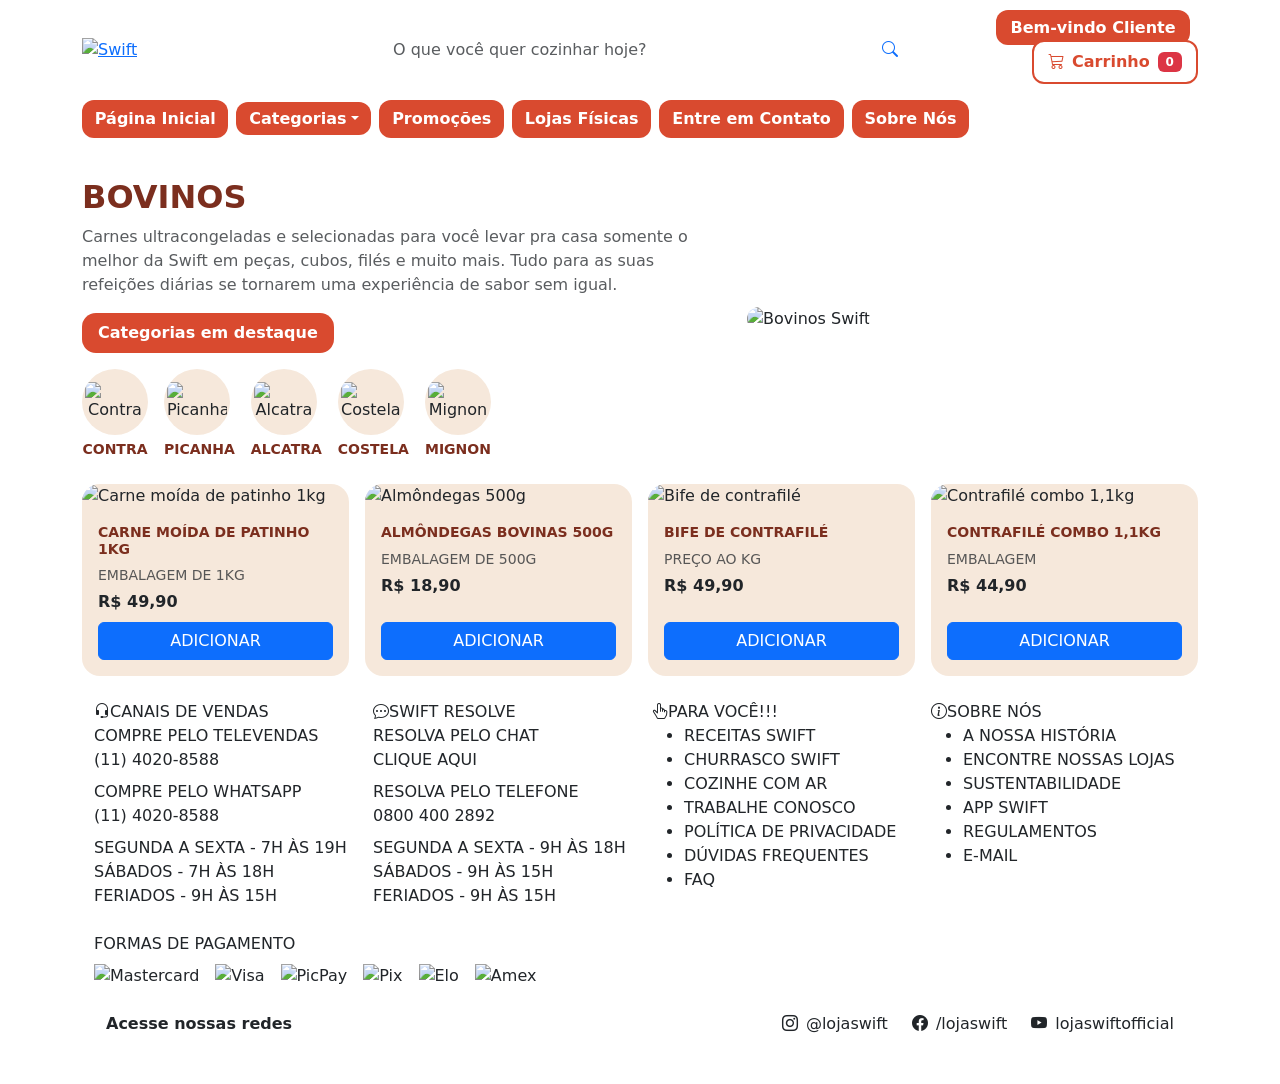
==== bovinos.html @ 391dbbe0 "Adicionando arquivos do projeto" ====
<!DOCTYPE html>
<html lang="pt-BR" data-bs-theme="light">
<head>
  <meta charset="utf-8" />
  <meta name="viewport" content="width=device-width, initial-scale=1" />
  <title>Swift — Bovinos</title>
  <link href="https://cdn.jsdelivr.net/npm/bootstrap@5.3.3/dist/css/bootstrap.min.css" rel="stylesheet">
  <link href="https://cdn.jsdelivr.net/npm/bootstrap-icons@1.11.3/font/bootstrap-icons.css" rel="stylesheet">
  <link rel="stylesheet" href="css/theme.css">
  <style>
    .chip { background:#d94a2f; color:#fff; border-radius:12px; padding:.5rem .9rem; font-weight:600; }
    .chip-outline { background:#fff; color:#d94a2f; border:2px solid #d94a2f; border-radius:12px; padding:.5rem .9rem; font-weight:600; text-decoration:none; }
    .nav-chip{ background:#d94a2f; color:#fff; border-radius:12px; padding:.45rem .8rem; text-decoration:none; font-weight:600; }
    .section-bar{ background:#d94a2f; color:#fff; border-radius:14px; padding:.5rem 1rem; font-weight:800; display:inline-block; }
    .card-tray{ background:#f6e8db; border:0; border-radius:18px; }
    .tray-thumb{ object-fit:cover; border-top-left-radius:18px; border-top-right-radius:18px; }
    .text-brown{ color:#7b2e1e; }
    .fw-black{ font-weight:800; }
    .pill-mini{ width:66px; height:66px; border-radius:50%; background:#f6e8db; display:grid; place-items:center; overflow:hidden; }
    .pill-mini img{ max-width:60px; max-height:60px; }
    
    @media (min-width: 992px){
      .nav-cats.dropdown:hover .dropdown-menu{ display:block; margin-top:.5rem; }
    }
    .dropdown-menu.rounded-16{ border-radius:16px; }
  </style>
</head>
<body class="bg-cream">

<header class="header bg-cream sticky-top">
  <div class="container py-3">
    <div class="row g-3 align-items-center">
      <div class="col-12 col-lg-3 d-flex align-items-center gap-2">
        <a href="index.html"><img src="images/logo_swift.png" class="img-fluid" style="max-height:80px" alt="Swift"></a>
      </div>
      <div class="col-12 col-lg-6">
        <form class="search-bar d-flex align-items-center px-3" role="search" onsubmit="event.preventDefault()">
          <input class="search-input form-control border-0 bg-transparent" type="search" placeholder="O que você quer cozinhar hoje?">
          <button class="search-btn btn btn-link p-0 ms-2" type="submit" aria-label="Buscar"><i class="bi bi-search"></i></button>
        </form>
      </div>
      <div class="col-12 col-lg-3 text-lg-end d-grid d-lg-block gap-2">
        <span class="chip me-2" id="welcomeChip">Bem-vindo</span>
        <a href="cart.html" class="chip-outline d-inline-flex align-items-center gap-2">
          <i class="bi bi-cart3"></i> Carrinho <span class="badge bg-danger" data-cart-count>0</span>
        </a>
      </div>
    </div>

    
    <nav class="d-flex align-items-center gap-2 mt-3">
      <a class="nav-chip" href="index.html">Página Inicial</a>
      <div class="dropdown nav-cats">
        <a class="nav-chip dropdown-toggle" href="#" id="catsMenu" data-bs-toggle="dropdown">Categorias</a>
        <ul class="dropdown-menu rounded-16 shadow border-0 p-2" aria-labelledby="catsMenu">
          <li><a class="dropdown-item fw-bold" href="bovinos.html">Bovina</a></li>
          <li><a class="dropdown-item" href="#">Suína</a></li>
          <li><a class="dropdown-item" href="#">Aves</a></li>
          <li><a class="dropdown-item" href="#">Outros produtos</a></li>
          <li><a class="dropdown-item" href="#">Acessórios</a></li>
        </ul>
      </div>
      <a class="nav-chip" href="#">Promoções</a>
      <a class="nav-chip" href="#">Lojas Físicas</a>
      <a class="nav-chip" href="#">Entre em Contato</a>
      <a class="nav-chip" href="#">Sobre Nós</a>
    </nav>
  </div>
</header>

<main class="container my-4">
  
  <section class="row g-4 align-items-center">
    <div class="col-lg-7">
      <h2 class="fw-black text-brown mb-2">BOVINOS</h2>
      <p class="text-muted">Carnes ultracongeladas e selecionadas para você levar pra casa somente o melhor da Swift em peças, cubos, filés e muito mais. Tudo para as suas refeições diárias se tornarem uma experiência de sabor sem igual.</p>
      <div class="mt-3">
        <span class="section-bar">Categorias em destaque</span>
        <div class="d-flex gap-3 mt-3 flex-wrap">
          <div class="text-center">
            <div class="pill-mini"><img src="images/corta_contra.png" alt="Contra"></div>
            <div class="small mt-1 text-brown fw-semibold">CONTRA</div>
          </div>
          <div class="text-center">
            <div class="pill-mini"><img src="images/picanha.png" alt="Picanha"></div>
            <div class="small mt-1 text-brown fw-semibold">PICANHA</div>
          </div>
          <div class="text-center">
            <div class="pill-mini"><img src="images/alcatra.png" alt="Alcatra"></div>
            <div class="small mt-1 text-brown fw-semibold">ALCATRA</div>
          </div>
          <div class="text-center">
            <div class="pill-mini"><img src="images/costela.png" alt="Costela"></div>
            <div class="small mt-1 text-brown fw-semibold">COSTELA</div>
          </div>
          <div class="text-center">
            <div class="pill-mini"><img src="images/mignon.png" alt="Mignon"></div>
            <div class="small mt-1 text-brown fw-semibold">MIGNON</div>
          </div>
        </div>
      </div>
    </div>
    <div class="col-lg-5">
      <img src="images/bovinos_hero.png" class="img-fluid rounded-4" alt="Bovinos Swift">
    </div>
  </section>

  
  <section class="mt-4">
    <div class="row row-cols-2 row-cols-md-4 g-3">
      
      <div class="col">
        <div class="card card-tray h-100">
          <img class="card-img-top tray-thumb" src="images/moida_patinho.png" alt="Carne moída de patinho 1kg">
          <div class="card-body d-flex flex-column">
            <h6 class="text-brown fw-bold small">CARNE MOÍDA DE PATINHO 1KG</h6>
            <div class="text-muted small mb-1">EMBALAGEM DE 1KG</div>
            <div class="fw-black mb-2">R$ 49,90</div>
            <button class="btn btn-primary mt-auto" data-add="Carne moída patinho 1kg" data-price="49.9">ADICIONAR</button>
          </div>
        </div>
      </div>

      <div class="col">
        <div class="card card-tray h-100">
          <img class="card-img-top tray-thumb" src="images/almond_bovina.png" alt="Almôndegas 500g">
          <div class="card-body d-flex flex-column">
            <h6 class="text-brown fw-bold small">ALMÔNDEGAS BOVINAS 500G</h6>
            <div class="text-muted small mb-1">EMBALAGEM DE 500G</div>
            <div class="fw-black mb-2">R$ 18,90</div>
            <button class="btn btn-primary mt-auto" data-add="Almôndegas bovinas 500g" data-price="18.9">ADICIONAR</button>
          </div>
        </div>
      </div>

      <div class="col">
        <div class="card card-tray h-100">
          <img class="card-img-top tray-thumb" src="images/bife_contrafile.png" alt="Bife de contrafilé">
          <div class="card-body d-flex flex-column">
            <h6 class="text-brown fw-bold small">BIFE DE CONTRAFILÉ</h6>
            <div class="text-muted small mb-1">PREÇO AO KG</div>
            <div class="fw-black mb-2">R$ 49,90</div>
            <button class="btn btn-primary mt-auto" data-add="Bife de contrafilé" data-price="49.9">ADICIONAR</button>
          </div>
        </div>
      </div>

      <div class="col">
        <div class="card card-tray h-100">
          <img class="card-img-top tray-thumb" src="images/contrafile_combo.png" alt="Contrafilé combo 1,1kg">
          <div class="card-body d-flex flex-column">
            <h6 class="text-brown fw-bold small">CONTRAFILÉ COMBO 1,1KG</h6>
            <div class="text-muted small mb-1">EMBALAGEM</div>
            <div class="fw-black mb-2">R$ 44,90</div>
            <button class="btn btn-primary mt-auto" data-add="Contrafilé combo 1,1kg" data-price="44.9">ADICIONAR</button>
          </div>
        </div>
      </div>

      
    </div>
  </section>


<footer class="swift-footer py-4">
  <div class="container">
    <!-- 4 cards -->
    <div class="row g-4">
      <div class="col-12 col-md-3">
        <div class="foot-card">
          <div class="foot-pill"><i class="bi bi-headset"></i><span>CANAIS DE VENDAS</span></div>
          <div class="foot-text">
            <div>COMPRE PELO TELEVENDAS</div>
            <div class="foot-strong">(11) 4020-8588</div>
            <div class="mt-2">COMPRE PELO WHATSAPP</div>
            <div class="foot-strong">(11) 4020-8588</div>
            <div class="foot-small mt-2">SEGUNDA A SEXTA - 7H ÀS 19H<br>SÁBADOS - 7H ÀS 18H<br>FERIADOS - 9H ÀS 15H</div>
          </div>
        </div>      
      </div>

      <div class="col-12 col-md-3">
        <div class="foot-card">
          <div class="foot-pill"><i class="bi bi-chat-dots"></i><span>SWIFT RESOLVE</span></div>
          <div class="foot-text">
            <div>RESOLVA PELO CHAT</div>
            <div class="foot-link">CLIQUE AQUI</div>
            <div class="mt-2">RESOLVA PELO TELEFONE</div>
            <div class="foot-strong">0800 400 2892</div>
            <div class="foot-small mt-2">SEGUNDA A SEXTA - 9H ÀS 18H<br>SÁBADOS - 9H ÀS 15H<br>FERIADOS - 9H ÀS 15H</div>
          </div>
        </div>
      </div>

      <div class="col-12 col-md-3">
        <div class="foot-card">
          <div class="foot-pill"><i class="bi bi-hand-index-thumb"></i><span>PARA VOCÊ!!!</span></div>
          <ul class="foot-list">
            <li>RECEITAS SWIFT</li><li>CHURRASCO SWIFT</li><li>COZINHE COM AR</li><li>TRABALHE CONOSCO</li><li>POLÍTICA DE PRIVACIDADE</li><li>DÚVIDAS FREQUENTES</li><li>FAQ</li>
          </ul>
        </div>
      </div>

      <div class="col-12 col-md-3">
        <div class="foot-card">
          <div class="foot-pill"><i class="bi bi-info-circle"></i><span>SOBRE NÓS</span></div>
          <ul class="foot-list">
            <li>A NOSSA HISTÓRIA</li><li>ENCONTRE NOSSAS LOJAS</li><li>SUSTENTABILIDADE</li><li>APP SWIFT</li><li>REGULAMENTOS</li><li>E-MAIL</li>
          </ul>
        </div>
      </div>
    </div>

<!-- formas de pagamento -->
<section class="my-4 pay-area">
  <span class="foot-badge">FORMAS DE PAGAMENTO</span>
  <div class="pay-logos pay-mini d-flex align-items-center gap-3 mt-2 flex-wrap">
    <img src="images/master.png"  alt="Mastercard" class="pay-logo">
    <img src="images/visa.png"    alt="Visa"       class="pay-logo">
    <img src="images/picpay.png"  alt="PicPay"     class="pay-logo">
    <img src="images/pix.png"     alt="Pix"        class="pay-logo">
    <img src="images/elo.png"     alt="Elo"        class="pay-logo">
    <img src="images/amex.png"    alt="Amex"       class="pay-logo">
  </div>
</section>

  <!-- faixa final -->
  <div class="foot-bar mt-4">
    <div class="container d-flex flex-wrap gap-3 justify-content-between align-items-center">
      <div class="foot-bar-text"><strong>Acesse nossas redes</strong></div>
      <div class="d-flex align-items-center gap-4">
        <span class="d-flex align-items-center gap-2"><i class="bi bi-instagram"></i>@lojaswift</span>
        <span class="d-flex align-items-center gap-2"><i class="bi bi-facebook"></i>/lojaswift</span>
        <span class="d-flex align-items-center gap-2"><i class="bi bi-youtube"></i>lojaswiftofficial</span>
      </div>
    </div>
  </div>
</footer>

<script src="https://cdn.jsdelivr.net/npm/bootstrap@5.3.3/dist/js/bootstrap.bundle.min.js"></script>
<script>
  
  function nameFromEmail(email){ if(!email) return ''; const left=email.split('@')[0]; const p=left.split(/[._-]+/).filter(Boolean); return p.length? (p[0][0].toUpperCase()+p[0].slice(1)) : 'Cliente';}
  function getUser(){ try{return JSON.parse(localStorage.getItem('swift_user')||'null');}catch(e){return null;} }
  function getCart(){ try{return JSON.parse(localStorage.getItem('swift_cart')||'[]');}catch(e){return [];} }
  function setCart(c){ localStorage.setItem('swift_cart', JSON.stringify(c)); renderCartSummary(); }
  function addToCart(item){ const cart=getCart(); const i=cart.findIndex(p=>p.name===item.name); if(i>=0){cart[i].qty+=item.qty;} else {cart.push(item);} setCart(cart); }
  function currencyBRL(v){ return v.toLocaleString('pt-BR',{style:'currency',currency:'BRL'}); }
  function renderCartSummary(){ const cart=getCart(); const count=cart.reduce((s,i)=>s+i.qty,0); const total=cart.reduce((s,i)=>s+i.qty*i.price,0); document.querySelectorAll('[data-cart-count]').forEach(n=>n.textContent=count); const t=document.querySelector('[data-cart-total]'); if(t) t.textContent=currencyBRL(total); }
  (function init(){
    const u=getUser(); const chip=document.getElementById('welcomeChip'); if(chip){ chip.textContent='Bem-vindo '+(u?.name||nameFromEmail(u?.email)||'Cliente'); }
    renderCartSummary();
  })();
  document.addEventListener('click', e=>{
    const btn=e.target.closest('button[data-add]'); if(!btn) return;
    addToCart({ name: btn.getAttribute('data-add'), price: parseFloat(btn.getAttribute('data-price')||'0'), qty:1 });
    btn.classList.add('btn-success'); btn.textContent='ADICIONADO ✓';
    setTimeout(()=>{ btn.classList.remove('btn-success'); btn.textContent='ADICIONAR'; }, 900);
  });
</script>
</body>
</html>
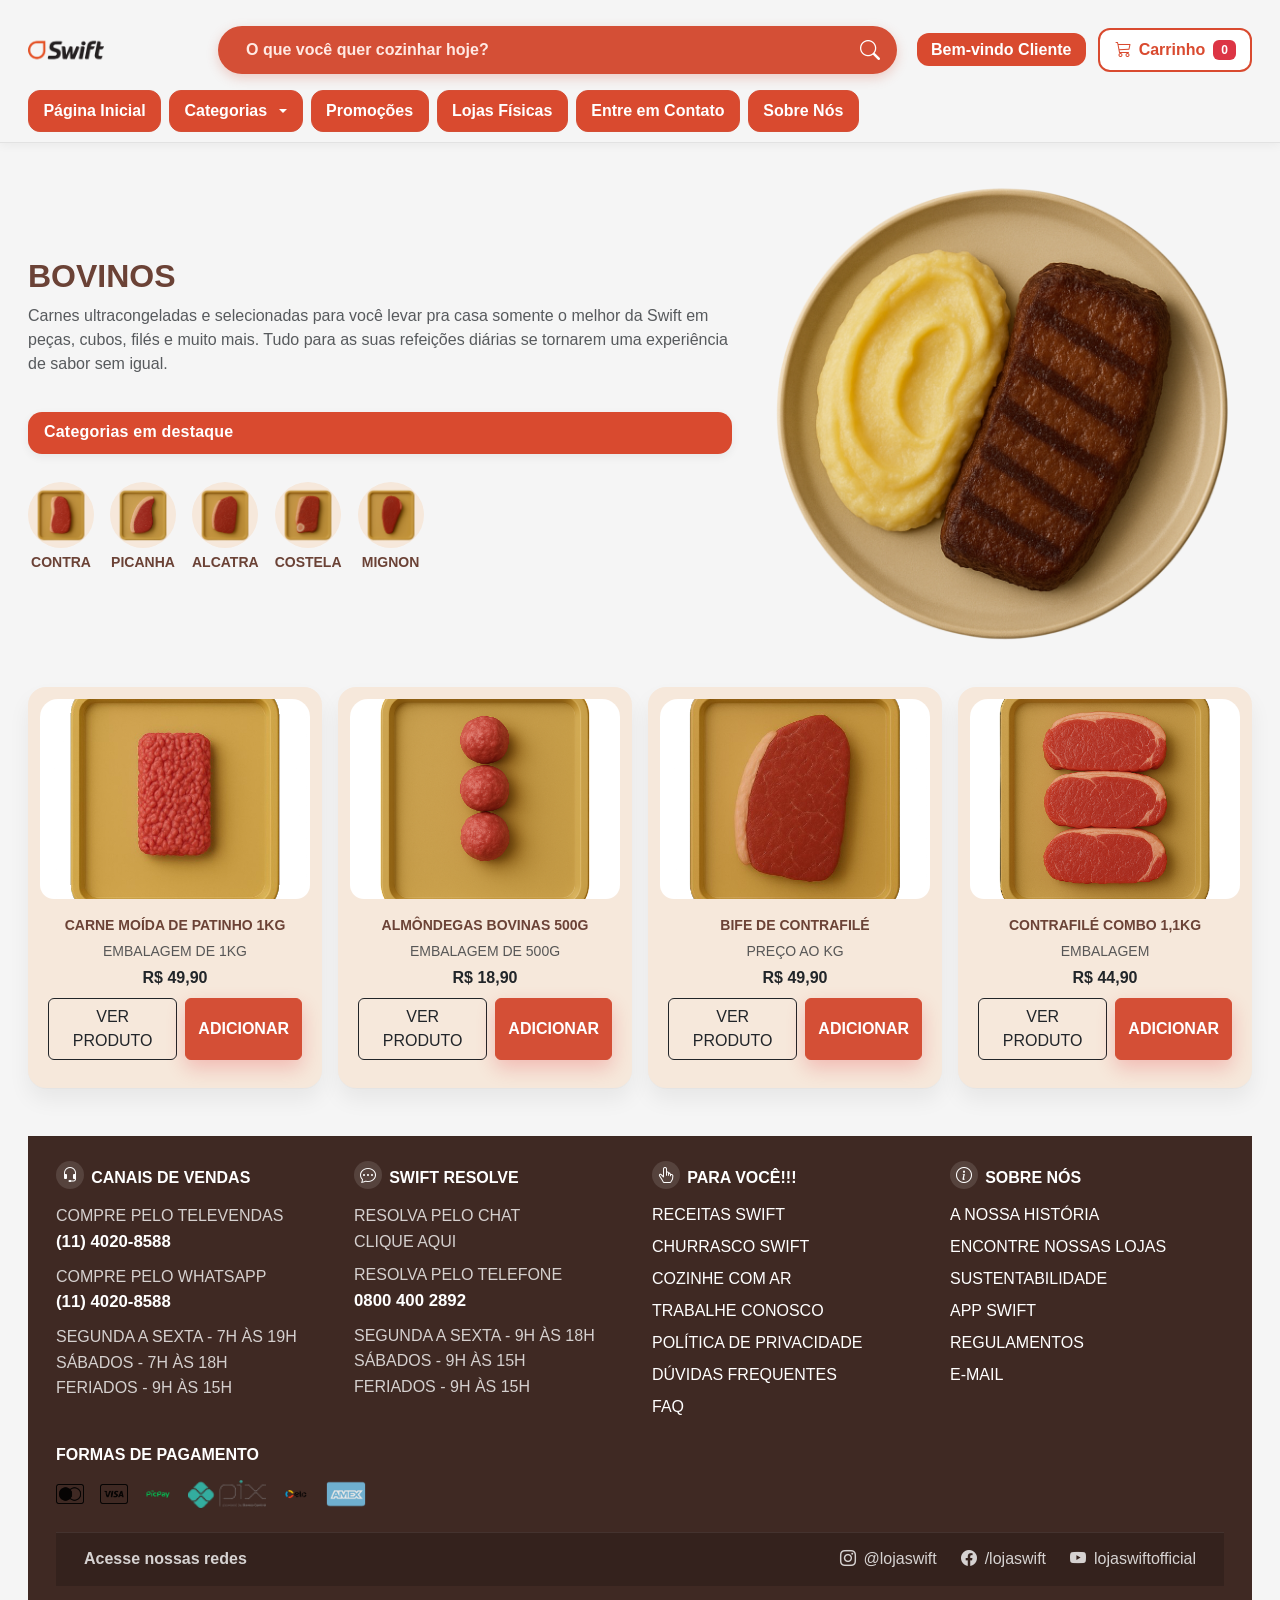
==== commit 667964e8: "feat: adiciona pagina padrao de produtos" ====
--- a/bovinos.html
+++ b/bovinos.html
@@ -116,7 +116,12 @@
             <h6 class="text-brown fw-bold small">CARNE MOÍDA DE PATINHO 1KG</h6>
             <div class="text-muted small mb-1">EMBALAGEM DE 1KG</div>
             <div class="fw-black mb-2">R$ 49,90</div>
-            <button class="btn btn-primary mt-auto" data-add="Carne moída patinho 1kg" data-price="49.9">ADICIONAR</button>
+            <div class="d-flex gap-2 mt-auto">
+              <a href="produto.html?id=patinho" class="btn btn-outline-dark flex-fill"> VER PRODUTO </a>
+              <button class="btn btn-primary flex-fill" data-add="Carne moída patinho 1kg" data-price="49.9">
+                ADICIONAR
+              </button>
+          </div>
           </div>
         </div>
       </div>
@@ -128,7 +133,12 @@
             <h6 class="text-brown fw-bold small">ALMÔNDEGAS BOVINAS 500G</h6>
             <div class="text-muted small mb-1">EMBALAGEM DE 500G</div>
             <div class="fw-black mb-2">R$ 18,90</div>
-            <button class="btn btn-primary mt-auto" data-add="Almôndegas bovinas 500g" data-price="18.9">ADICIONAR</button>
+            <div class="d-flex gap-2 mt-auto">
+              <a href="produto.html?id=almondegas" class="btn btn-outline-dark flex-fill"> VER PRODUTO </a>
+              <button class="btn btn-primary flex-fill" data-add="Almôndegas bovinas 500g" data-price="18.9">
+                ADICIONAR
+              </button>
+            </div>
           </div>
         </div>
       </div>
@@ -140,7 +150,12 @@
             <h6 class="text-brown fw-bold small">BIFE DE CONTRAFILÉ</h6>
             <div class="text-muted small mb-1">PREÇO AO KG</div>
             <div class="fw-black mb-2">R$ 49,90</div>
-            <button class="btn btn-primary mt-auto" data-add="Bife de contrafilé" data-price="49.9">ADICIONAR</button>
+            <div class="d-flex gap-2 mt-auto">
+              <a href="produto.html?id=bife-contrafile" class="btn btn-outline-dark flex-fill"> VER PRODUTO</a>
+              <button class="btn btn-primary flex-fill" data-add="Bife de contrafilé" data-price="49.9">
+                ADICIONAR
+              </button>
+            </div>
           </div>
         </div>
       </div>
@@ -152,12 +167,16 @@
             <h6 class="text-brown fw-bold small">CONTRAFILÉ COMBO 1,1KG</h6>
             <div class="text-muted small mb-1">EMBALAGEM</div>
             <div class="fw-black mb-2">R$ 44,90</div>
-            <button class="btn btn-primary mt-auto" data-add="Contrafilé combo 1,1kg" data-price="44.9">ADICIONAR</button>
-          </div>
-        </div>
-      </div>
-
-      
+            <div class="d-flex gap-2 mt-auto">
+              <a href="produto.html?id=contrafile-combo" class="btn btn-outline-dark flex-fill"> VER PRODUTO </a>
+              <button class="btn btn-primary flex-fill" data-add="Contrafilé combo 1,1kg" data-price="44.9">
+                ADICIONAR
+              </button>
+            </div>
+          </div>
+        </div>
+      </div>
+  
     </div>
   </section>
 
--- a/css/theme.css
+++ b/css/theme.css
@@ -0,0 +1,988 @@
+/* =========================
+   THEME.CSS — versão completa (combinada para index e login, com carrinho corrigido)
+   ========================= */
+
+   :root{
+    --page:#f5f5f5;
+    --swift-red:#d44f36;
+    --swift-red-700:#d44f36;
+    --chip:#d44f36;
+    --chip-700:#bb3e29;
+    --brown:#6b4236;
+    --tile:#e8d9cd;
+    --tile-weak:#f0e6dc;
+    --thumb-h:200px;
+    --foot-minh:270px;
+  
+    /* Cardápios (tamanho do ícone do dia) */
+    --day-size:128px;
+  }
+  
+  html,body{height:100%}
+  html{scroll-behavior:smooth;
+  scroll-padding-top:120px;
+  }
+  body{
+    background:var(--page);
+    color:#1b1b1b;
+    font-family:'Lato', sans-serif;
+  }
+  
+  .fw-black{font-weight:900}
+  .text-brown{color:var(--brown)!important}
+  
+  .header{
+  background:var(--page);
+  position:relative;
+  z-index:1030;
+  border-bottom:1px solid rgba(0,0,0,.08);
+  box-shadow:0 2px 10px rgba(0,0,0,.04);
+  }
+  
+  /* ===== Busca (estilos da index original) ===== */
+  .search-bar{
+    height:52px;border-radius:28px;background:var(--chip);color:#fff;
+    box-shadow:0 4px 12px rgba(212,79,54,.25);
+  }
+  .search-input{color:#fff!important;font-weight:600}
+  .search-input::placeholder{color:#ffe9e3;opacity:1}
+  .search-btn{color:#fff!important;font-size:1.25rem}
+  
+  /* ===== Chips de navegação (estilos da index original) ===== */
+  .nav-chips{gap:.6rem}
+  .nav-chip{
+  display:inline-flex;
+  align-items:center;
+  gap:.5rem;
+  padding:.55rem 1rem;
+  border-radius:12px;
+  background:var(--chip);
+  color:#fff;
+  text-decoration:none;
+  font-weight:700;
+  border:1px solid var(--chip);
+  transition:
+    transform .2s ease,
+    background-color .2s ease,
+    box-shadow .2s ease;
+}
+
+.nav-chip:hover{
+  color:#fff;
+  background:var(--chip-700);
+  border-color:var(--chip-700);
+  transform:translateY(-2px);
+  box-shadow:0 6px 14px rgba(0,0,0,.12);
+}
+
+.nav-chip:active{
+  transform:translateY(0);
+}
+  
+  /* ===== Botões (base da index, com override para auth abaixo) ===== */
+  .btn-primary{
+    background:var(--swift-red)!important;
+    border-color:var(--swift-red)!important;
+    font-weight:700;
+    box-shadow:0 8px 20px rgba(227,6,19,.2);
+  }
+  .btn-primary:hover{
+    background:var(--swift-red-700)!important;
+    border-color:var(--swift-red-700)!important;
+  }
+  .btn-light{background:#fff;border-color:#fff;font-weight:700}
+  
+  /* Botão “chip” (base global, do segundo arquivo - útil para index) */
+  .btn-chip{
+    background:var(--chip);color:#fff;border:0;border-radius:999px;
+    padding:.55rem 1.1rem;font-weight:800;display:inline-flex;align-items:center;justify-content:center;
+    text-decoration:none;box-shadow:0 8px 20px rgba(212,79,54,.25);
+  }
+  .btn-chip:hover{filter:brightness(.95);color:#fff}
+  .btn{
+  transition:
+    transform .2s ease,
+    box-shadow .2s ease,
+    background-color .2s ease;
+  }
+
+  .btn:hover{
+  transform:translateY(-1px);
+  } 
+
+  .btn:active{
+  transform:translateY(0);
+  }
+
+  /* ===== Banner (estilos da index original) ===== */
+  .banner{margin-top:.75rem}
+  .banner img{
+    width:100%;
+    max-height:320px;
+    object-fit:cover;
+    object-position:center;
+    border-radius:18px
+  }
+  /* =========================================================
+   BOTÃO DO BANNER
+   ========================================================= */
+
+  .banner > .btn{
+    padding:.7rem 1.1rem;
+    border-radius:10px !important;
+    box-shadow:0 5px 14px rgba(0,0,0,.15);
+    transition:
+      transform .2s ease,
+      box-shadow .2s ease;
+  }
+
+  .banner > .btn:hover{
+    transform:translateY(-2px);
+    box-shadow:0 8px 18px rgba(0,0,0,.20);
+  }
+  
+  /* ===== Selos (estilos da index original) ===== */
+  .selos{margin-top:1.25rem}
+
+  .pill{
+    display:grid;
+    place-items:center;
+    background:var(--tile);
+    box-shadow:inset 0 0 0 10px var(--tile-weak), 0 6px 18px rgba(0,0,0,.06);
+  }
+  
+  /* ===== Cards comuns (estilos da index original) ===== */
+  .card-tray{
+    background:var(--tile);border:0;border-radius:24px;padding:.75rem;
+    text-align:center;transition:transform .2s ease, box-shadow .2s ease;
+    box-shadow:0 1px 0 rgba(0,0,0,.02), 0 12px 22px rgba(0,0,0,.06);
+  }
+  .card-tray:hover{transform:translateY(-2px);box-shadow:0 16px 28px rgba(0,0,0,.08)}
+  .tray-thumb{
+    width:100%;height:var(--thumb-h);object-fit:cover;object-position:center;
+    background:#fff;border-radius:14px;margin-bottom:.6rem;
+  }
+  .card-body{padding:.5rem .5rem 1rem}
+  
+  /* ===== Rodapé simples (base da index original) ===== */
+  footer{background:transparent;border-top:1px solid rgba(0,0,0,.06);padding:1.25rem 0;text-align:center}
+  
+  /* =========================================================
+   RODAPÉ PROFISSIONAL
+   ========================================================= */
+
+  .swift-footer{
+    width:100%;
+    margin-top:3rem;
+    background:#3f2923;
+    color:#fff;
+    padding:0;
+  }
+  
+  .swift-footer .container{
+    width:calc(100% - 32px);
+    max-width:1760px;
+    margin-left:auto;
+    margin-right:auto;
+  }
+
+  .swift-footer .row.g-4{
+    align-items:flex-start;
+  }
+  .swift-footer .row.g-4 > [class*="col-"]{
+    display:block;
+  }
+
+  /* Colunas do rodapé */
+  .swift-footer .foot-card{
+    display:block;
+    height:auto;
+    min-height:0;
+    background:transparent;
+    color:#fff;
+    border-radius:0;
+    padding:0;
+    box-shadow:none;
+  }
+
+  /* Títulos */
+  .swift-footer .foot-pill{
+    display:block;
+    background:transparent;
+    color:#fff;
+    border-radius:0;
+    padding:0;
+    margin:0 0 .8rem;
+    font-weight:800;
+    font-size:1rem;
+    text-align:left;
+  }
+
+  /* Ícones dos títulos */
+  .swift-footer .foot-pill i{
+    display:inline-grid;
+    place-items:center;
+    width:28px;
+    height:28px;
+    margin-right:.45rem;
+    background:rgba(255,255,255,.12);
+    color:#fff;
+    border-radius:50%;
+  }
+
+  /* Textos */
+  .swift-footer .foot-text{
+    line-height:1.6;
+    text-align:left;
+    color:rgba(255,255,255,.78);
+  }
+
+  /* Destaques */
+  .swift-footer .foot-strong{
+    font-weight:800;
+    font-size:1.05rem;
+    color:#fff;
+  }
+
+  /* Links */
+  .swift-footer .foot-list{
+    list-style:none;
+    margin:0;
+    padding:0;
+    display:flex;
+    flex-direction:column;
+    gap:.5rem;
+    text-align:left;
+  }
+  .swift-footer .foot-list a{
+    color:rgba(255,255,255,.78);
+    text-decoration:none;
+    transition:
+      color .2s ease,
+      padding-left .2s ease;
+  }
+  .swift-footer .foot-list a:hover{
+    color:#fff;
+    padding-left:4px;
+  }
+
+  /* Área de pagamentos */
+  .swift-footer .pay-area{
+    text-align:left;
+  }
+
+  .swift-footer .pay-area .foot-badge{
+    display:block;
+    background:transparent;
+    color:#fff;
+    font-weight:800;
+    border-radius:0;
+    padding:0;
+    margin:0 0 .8rem;
+  }
+
+  .swift-footer .pay-area .pay-logos{
+    display:flex;
+    align-items:center;
+    gap:10px;
+    flex-wrap:wrap;
+    justify-content:flex-start;
+  }
+
+  .swift-footer .pay-logos img{
+    height:28px;
+    width:auto;
+    opacity:.9;
+    transition:opacity .2s ease, transform .2s ease;
+  }
+
+  .swift-footer .pay-logos img:hover{
+    opacity:1;
+    transform:translateY(-2px);
+  }
+
+  /* Barra inferior */
+  .swift-footer .foot-bar{
+    background:rgba(0,0,0,.18);
+    color:rgba(255,255,255,.8);
+    padding:.9rem 0;
+    margin-top:2.5rem;
+    border-top:1px solid rgba(255,255,255,.08);
+  }
+
+  /* =========================================================
+     PÁGINA “MONTE SEU CARDÁPIO” (ajustes específicos, adicionado de volta do segundo arquivo - para index se aplicável)
+     ========================================================= */
+  .left-stack{display:flex;flex-direction:column;gap:1rem;align-items:flex-start}
+  
+  .day-thumb{
+    width:var(--day-size);height:var(--day-size);flex:0 0 var(--day-size);
+    object-fit:contain;border-radius:16px;
+    box-shadow:inset 0 0 0 8px var(--tile-weak), 0 8px 18px rgba(0,0,0,.06);
+  }
+  .panel-soft img.day-thumb{width:var(--day-size)!important;height:var(--day-size)!important;max-width:none}
+  @media (max-width:992px){.day-thumb{width:96px;height:96px}}
+  
+  .panel-soft{
+    background:var(--tile);border-radius:18px;padding:1.15rem 1.25rem;box-shadow:0 6px 18px rgba(0,0,0,.06);
+    display:flex;flex-direction:column;
+  }
+  .panel-soft .head{white-space:nowrap;font-size:1.05rem}
+  .panel-soft .d-flex.gap-3{gap:1.25rem !important}
+  
+  section .row.row-cols-1.row-cols-md-2.g-4 > .col{display:flex}
+  section .row.row-cols-1.row-cols-md-2.g-4 > .col > .panel-soft{flex:1}
+  
+  .panel-soft > .d-flex:last-of-type{margin-top:auto;align-items:center}
+  .panel-soft > .d-flex:last-of-type .btn{margin-bottom:0 !important}
+  
+  .sidebar-action .btn{display:block;width:100%}
+  .sidebar-action .btn + .btn{margin-top:1rem}
+  
+  aside .badge.bg-deep{margin-bottom:.75rem}
+  
+  @media (min-width:992px){
+    main .row.g-4 > aside.col-lg-4{flex:0 0 27%;max-width:27%}
+    main .row.g-4 > section.col-lg-8{flex:0 0 73%;max-width:73%}
+    aside .sidebar-action{margin-top:-1.45rem !important}
+  }
+  
+  /* =========================================================
+     Estilos de Autenticação e Cadastro (do arquivo original - login funcionando)
+     ========================================================= */
+  .auth-hero{
+    min-height:100vh;
+    background:url("../images/fundo1.png") center/cover no-repeat fixed;
+    display:grid;place-items:center;position:relative;
+  }
+  .auth-overlay{
+    position:absolute;inset:0;
+    background:linear-gradient(180deg,rgba(0,0,0,.08),rgba(0,0,0,.25));
+  }
+  .auth-card{
+    width:min(480px,92vw);
+    background:rgba(255,255,255,.82);
+    backdrop-filter:blur(10px);
+    border:1px solid rgba(0,0,0,.06);
+    border-radius:16px;padding:1.25rem;
+    box-shadow:0 12px 28px rgba(0,0,0,.12);
+  }
+  .auth-input{
+    height:48px;border-radius:24px;
+    background:#f7f1eb;border:1px solid #eadfd6;font-weight:600;
+  }
+  .auth-input:focus{
+    border-color:#d44f36;
+    box-shadow:0 0 0 .2rem rgba(212,79,54,.15);
+  }
+  /* Override específico para auth (mantém o que estava bom no login) */
+  .auth-hero .btn-primary,
+  body.cadastro .btn-primary{
+    background: rgba(227,6,19,0.5) !important;
+    border: none !important;
+    font-weight:700;
+    box-shadow: 0 4px 12px rgba(227,6,19,.25);
+  }
+  .auth-hero .btn-primary:hover,
+  body.cadastro .btn-primary:hover{
+    background: rgba(227,6,19,0.8) !important;
+  }
+  
+  /* Esconder elementos da navbar APENAS em auth/login/cadastro (corrigido para não afetar index) */
+  .auth-hero .navbar .ms-auto.small,
+  .auth-hero .ms-auto.small.d-none.d-lg-block,
+  body.cadastro .navbar .ms-auto.small,
+  body.cadastro .ms-auto.small.d-none.d-lg-block {
+    display: none !important;
+  }
+  
+  body.cadastro{ margin:0; padding:0; min-height:100vh; }
+  body.cadastro .header{
+    position:absolute; top:0; left:0;
+    background:transparent !important; border:none !important; box-shadow:none !important;
+  }
+  body.cadastro footer{ display:none; }
+  
+  body.cadastro .cadastro-hero{
+    min-height:100vh;
+    background:url("../images/fundo2.png") center/cover no-repeat fixed;
+    display:grid; place-items:center; position:relative;
+  }
+  
+  body.cadastro .cadastro-overlay{
+    position:absolute; inset:0; z-index:1; pointer-events:none;
+    background:linear-gradient(180deg, rgba(0,0,0,.05), rgba(0,0,0,.25));
+  }
+  
+  body.cadastro .auth-card{
+    position:relative; z-index:2;
+    width:min(600px,92vw);
+    background:rgba(255,255,255,.85);
+    backdrop-filter:blur(12px);
+    border-radius:18px; padding:1.5rem;
+    box-shadow:0 12px 28px rgba(0,0,0,.15);
+  }
+  
+  body.cadastro .auth-input{
+    height:48px; border-radius:24px; background:#f7f1eb;
+    border:1px solid #eadfd6; font-weight:600;
+  }
+  body.cadastro .auth-input:focus{
+    border-color:#d44f36; box-shadow:0 0 0 .2rem rgba(212,79,54,.15);
+  }
+  
+  body.cadastro .nav-pills .nav-link{
+    border-radius:20px; font-weight:600;
+    color:var(--brown); background:var(--tile-weak);
+  }
+  body.cadastro .nav-pills .nav-link.active{
+    background:var(--swift-red) !important; color:#fff !important;
+  }
+  
+
+  /* Pill "Bem-vindo, Nome" */
+.welcome-pill{
+  background:#db4f33;        /* laranja Swift */
+  color:#fff;
+  border-radius:20px;
+  padding:8px 14px;
+  font-weight:700;
+  line-height:1;
+  white-space:nowrap;
+}
+
+/* Botão de carrinho grande */
+.cart-cta{
+  background:#fff;
+  border:2px solid #db4f33;
+  color:#db4f33;
+  border-radius:16px;
+  padding:8px 12px;
+}
+.cart-cta:hover{
+  background:#ffe9e4;
+  color:#b93f28;
+  border-color:#b93f28;
+}
+
+/* Badge do contador dentro do botão */
+.cart-badge{
+  background:#c83b3b;
+  color:#fff;
+  border-radius:12px;
+  padding:2px 8px;
+  font-weight:700;
+}
+
+/* ===== Botão voltar ao topo ===== */
+
+.back-to-top{
+  position:fixed;
+  right:24px;
+  bottom:24px;
+  width:46px;
+  height:46px;
+  border:0;
+  border-radius:50%;
+  background:var(--swift-red);
+  color:#fff;
+  display:grid;
+  place-items:center;
+  font-size:1.1rem;
+  cursor:pointer;
+  opacity:0;
+  visibility:hidden;
+  transform:translateY(10px);
+  transition:
+    opacity .25s ease,
+    visibility .25s ease,
+    transform .25s ease,
+    background-color .2s ease;
+  box-shadow:0 8px 20px rgba(0,0,0,.18);
+  z-index:1020;
+}
+
+.back-to-top:hover{
+  background:var(--chip-700);
+  transform:translateY(-2px);
+}
+
+.back-to-top.show{
+  opacity:1;
+  visibility:visible;
+  transform:translateY(0);
+}
+
+@media (max-width:576px){
+  .back-to-top{
+    right:16px;
+    bottom:16px;
+    width:42px;
+    height:42px;
+  }
+}
+
+/* =========================================================
+   HEADER + LAYOUT — VISUAL MAIS COMPACTO
+   ========================================================= */
+
+/* Header fixo */
+.header{
+  position:sticky !important;
+  top:0;
+  z-index:1030;
+  background:var(--page);
+  border-bottom:1px solid rgba(0,0,0,.08);
+  box-shadow:0 2px 10px rgba(0,0,0,.05);
+}
+
+/* Aproveita melhor a largura da tela */
+.header > .container,
+main.container{
+  width:calc(100% - 32px);
+  max-width:1760px;
+}
+
+/* Header mais compacto */
+.header > .container{
+  padding-top:10px !important;
+  padding-bottom:10px !important;
+}
+
+/* Primeira linha do header */
+.header > .container > .row:first-child{
+  display:grid;
+  grid-template-columns:170px minmax(400px,1fr) auto;
+  align-items:center;
+  gap:20px;
+  margin:0;
+}
+
+/* Corrige as colunas Bootstrap usadas no header */
+.header > .container > .row:first-child > [class*="col-"]{
+  width:auto;
+  max-width:none;
+  padding:0;
+}
+
+/* Logo */
+.header > .container > .row:first-child > div:first-child{
+  min-width:0;
+}
+
+.header > .container > .row:first-child > div:first-child img{
+  max-height:42px !important;
+  width:auto;
+}
+
+/* Busca */
+.header .search-bar{
+  width:100%;
+  height:48px;
+}
+
+/* Área de conta/carrinho */
+#userActions{
+  min-width:0;
+}
+
+#userActions > .d-flex{
+  flex-wrap:nowrap !important;
+  justify-content:flex-end;
+  align-items:center;
+  gap:8px !important;
+  white-space:nowrap;
+}
+
+/* Evita que os botões fiquem gigantes */
+#userActions .btn{
+  white-space:nowrap;
+  padding:.55rem .85rem;
+}
+
+/* Carrinho */
+#userActions .cart-cta{
+  flex-shrink:0;
+}
+
+/* Saudação */
+#userActions .welcome-pill{
+  flex-shrink:0;
+}
+
+/* Menu */
+.header .nav-chips{
+  margin-top:10px !important;
+  padding-bottom:2px;
+  flex-wrap:nowrap;
+  overflow-x:visible;
+  scrollbar-width:none;
+  justify-content:center;
+}
+
+.header .nav-chips::-webkit-scrollbar{
+  display:none;
+}
+
+.header .nav-chip{
+  flex-shrink:0;
+  padding:.5rem .9rem;
+}
+
+/* =========================================================
+   CONTEÚDO MAIS LARGO
+   ========================================================= */
+
+main.container{
+  margin-left:auto !important;
+  margin-right:auto !important;
+}
+
+/* Banner aproveita melhor o espaço */
+.banner{
+  margin-top:.75rem;
+}
+
+.banner img{
+  width:100%;
+}
+
+/* =========================================================
+   TELAS MÉDIAS
+   ========================================================= */
+
+@media (max-width:1200px){
+
+  .header > .container,
+  main.container{
+    width:calc(100% - 32px);
+  }
+
+  .header > .container > .row:first-child{
+    grid-template-columns:140px minmax(300px,1fr) auto;
+    gap:14px;
+  }
+
+  #userActions .btn{
+    padding:.5rem .7rem;
+    font-size:.9rem;
+  }
+
+}
+
+/* =========================================================
+   CELULAR / TABLET
+   ========================================================= */
+
+@media (max-width:992px){
+
+  .header > .container{
+    padding-top:10px !important;
+    padding-bottom:10px !important;
+  }
+
+  .header > .container > .row:first-child{
+    display:flex;
+    flex-wrap:wrap;
+    gap:10px;
+  }
+
+  .header > .container > .row:first-child > div:first-child{
+    width:auto;
+    flex:0 0 auto;
+  }
+
+  .header > .container > .row:first-child > div:nth-child(2){
+    width:100%;
+    order:3;
+  }
+
+  #userActions{
+    margin-left:auto;
+    width:auto;
+    flex:0 0 auto;
+  }
+
+  #userActions > .d-flex{
+    flex-wrap:wrap !important;
+  }
+
+  .header .nav-chips{
+    overflow-x:auto;
+  }
+}
+
+/* =========================================================
+   BENEFÍCIOS / SELOS
+   ========================================================= */
+
+.selos{
+  display:flex;
+  flex-wrap:nowrap;
+  justify-content:center;
+  align-items:flex-start;
+  gap:24px;
+  width:100%;
+}
+
+.selos > .col{
+  flex:0 0 120px;
+  width:120px;
+  max-width:120px;
+  padding-left:0;
+  padding-right:0;
+}
+
+.selos .pill{
+  width:120px;
+  height:120px;
+  border-radius: 60px;
+  flex-shrink:0;
+  margin-inline:auto;
+  transition:transform .2s ease, box-shadow .2s ease;
+}
+
+.selos .pill img{
+  width: 60px;
+  height: 60px;
+}
+
+.selos .pill:hover{
+  transform:translateY(-4px);
+  box-shadow:
+    inset 0 0 10px var(--tile-weak),
+    0 8px 20px rgba(0,0,0,.10);
+}
+
+@media (max-width:992px){
+
+  .selos{
+    gap:16px;
+  }
+
+  .selos > .col{
+    flex:0 0 96px;
+    width:96px;
+    max-width:96px;
+  }
+
+  .selos .pill{
+    width: 96px;
+    height: 96px;
+    border-radius: 48px;
+  }
+
+  .selos .pill img{
+    width:48px;
+    height:48px;
+  }
+}
+
+@media (max-width:576px){
+
+  .selos{
+    flex-wrap:wrap;
+    gap:18px 12px;
+  }
+
+}
+
+/* =========================================================
+   OFERTAS DO DIA — ACABAMENTO DOS CARDS
+   ========================================================= */
+
+.ofertas .row{
+  align-items:stretch;
+}
+
+.ofertas .card-tray{
+  border:1px solid rgba(0,0,0,.07);
+  border-radius:16px;
+  overflow:hidden;
+  background:#fff;
+  box-shadow:0 4px 14px rgba(0,0,0,.05);
+  transition:
+    transform .2s ease,
+    box-shadow .2s ease;
+}
+
+.ofertas .card-tray:hover{
+  transform:translateY(-4px);
+  box-shadow:0 10px 24px rgba(0,0,0,.10);
+}
+
+.ofertas .tray-thumb{
+  height:190px;
+  object-fit:cover;
+  background:#f3eee9;
+}
+
+.ofertas .card-body{
+  padding:1rem;
+}
+
+.ofertas .card-body h6{
+  line-height:1.35;
+  min-height:2.7em;
+}
+
+.ofertas .card-body .fw-black{
+  font-size:1.15rem;
+  color:#1b1b1b;
+}
+
+.ofertas .card-body .btn{
+  width:100%;
+  border-radius:10px;
+  font-weight:700;
+  padding:.65rem .8rem;
+  transition:
+    transform .15s ease,
+    box-shadow .15s ease;
+}
+
+.ofertas .card-body .btn:hover{
+  transform:translateY(-1px);
+  box-shadow:0 5px 12px rgba(0,0,0,.12);
+}
+
+/* Telas menores */
+@media (max-width:768px){
+
+  .ofertas .tray-thumb{
+    height:160px;
+  }
+
+  .ofertas .card-body{
+    padding:.8rem;
+  }
+
+  .ofertas .card-body h6{
+    font-size:.75rem;
+  }
+
+  .ofertas .card-body .fw-black{
+    font-size:1rem;
+  }
+
+}
+
+
+/* =========================================================
+   CARDÁPIO + AR — ACABAMENTO
+   ========================================================= */
+
+main > section.mt-4 > .row > .col-lg-4 .card-tray{
+  border:1px solid rgba(0,0,0,.07);
+  border-radius:16px;
+  overflow:hidden;
+  background:#fff;
+  box-shadow:0 4px 14px rgba(0,0,0,.05);
+  transition:
+    transform .2s ease,
+    box-shadow .2s ease;
+}
+
+main > section.mt-4 > .row > .col-lg-4 .card-tray:hover{
+  transform:translateY(-4px);
+  box-shadow:0 10px 24px rgba(0,0,0,.10);
+}
+
+main > section.mt-4 > .row > .col-lg-4 .tray-thumb{
+  height:220px;
+  object-fit:cover;
+}
+
+main > section.mt-4 > .row > .col-lg-4 .card-body{
+  padding:1rem;
+}
+
+main > section.mt-4 > .row > .col-lg-4 .card-body h6{
+  line-height:1.4;
+  min-height:2.8em;
+}
+
+main > section.mt-4 > .row > .col-lg-4 .card-body .btn{
+  border-radius:10px;
+  font-weight:700;
+}
+
+
+/* =========================================================
+   KIT CHURRASCO — ACABAMENTO
+   ========================================================= */
+
+main > section.mt-4 > .row > .col-lg-8 .card-tray{
+  border:1px solid rgba(0,0,0,.07);
+  border-radius:16px;
+  overflow:hidden;
+  background:#fff;
+  box-shadow:0 4px 14px rgba(0,0,0,.05);
+  transition:
+    transform .2s ease,
+    box-shadow .2s ease;
+}
+
+main > section.mt-4 > .row > .col-lg-8 .card-tray:hover{
+  transform:translateY(-4px);
+  box-shadow:0 10px 24px rgba(0,0,0,.10);
+}
+
+main > section.mt-4 > .row > .col-lg-8 .tray-thumb{
+  height:175px;
+  object-fit:cover;
+}
+
+main > section.mt-4 > .row > .col-lg-8 .card-body{
+  padding:.9rem;
+}
+
+main > section.mt-4 > .row > .col-lg-8 .card-body h6{
+  line-height:1.35;
+  min-height:2.7em;
+}
+
+main > section.mt-4 > .row > .col-lg-8 .card-body .btn{
+  border-radius:10px;
+  font-weight:700;
+}
+
+/* =========================================================
+   TÍTULOS DAS SEÇÕES
+   ========================================================= */
+   /* =========================================================
+   TÍTULOS DAS SEÇÕES
+   ========================================================= */
+
+  .section-bar{
+    display:flex;
+    align-items:center;
+    width:100%;
+    min-height:42px;
+    margin:1.25rem 0 .75rem;
+    padding:.55rem 1rem;
+    border-radius:10px;
+    background:var(--swift-red);
+    color:#fff;
+    font-weight:700;
+    letter-spacing:.2px;
+    box-shadow:0 3px 10px rgba(0,0,0,.06);
+  }
+
+  .section-bar.beige{
+    background:var(--tile-weak);
+    color:var(--brown);
+  }
+
+/* =========================================================
+   TIPOGRAFIA — TÍTULOS
+   ========================================================= */
+
+  h1,
+  h2,
+  h3,
+  h4,
+  h5,
+  h6{
+    font-family:'Lato', sans-serif;
+  }
